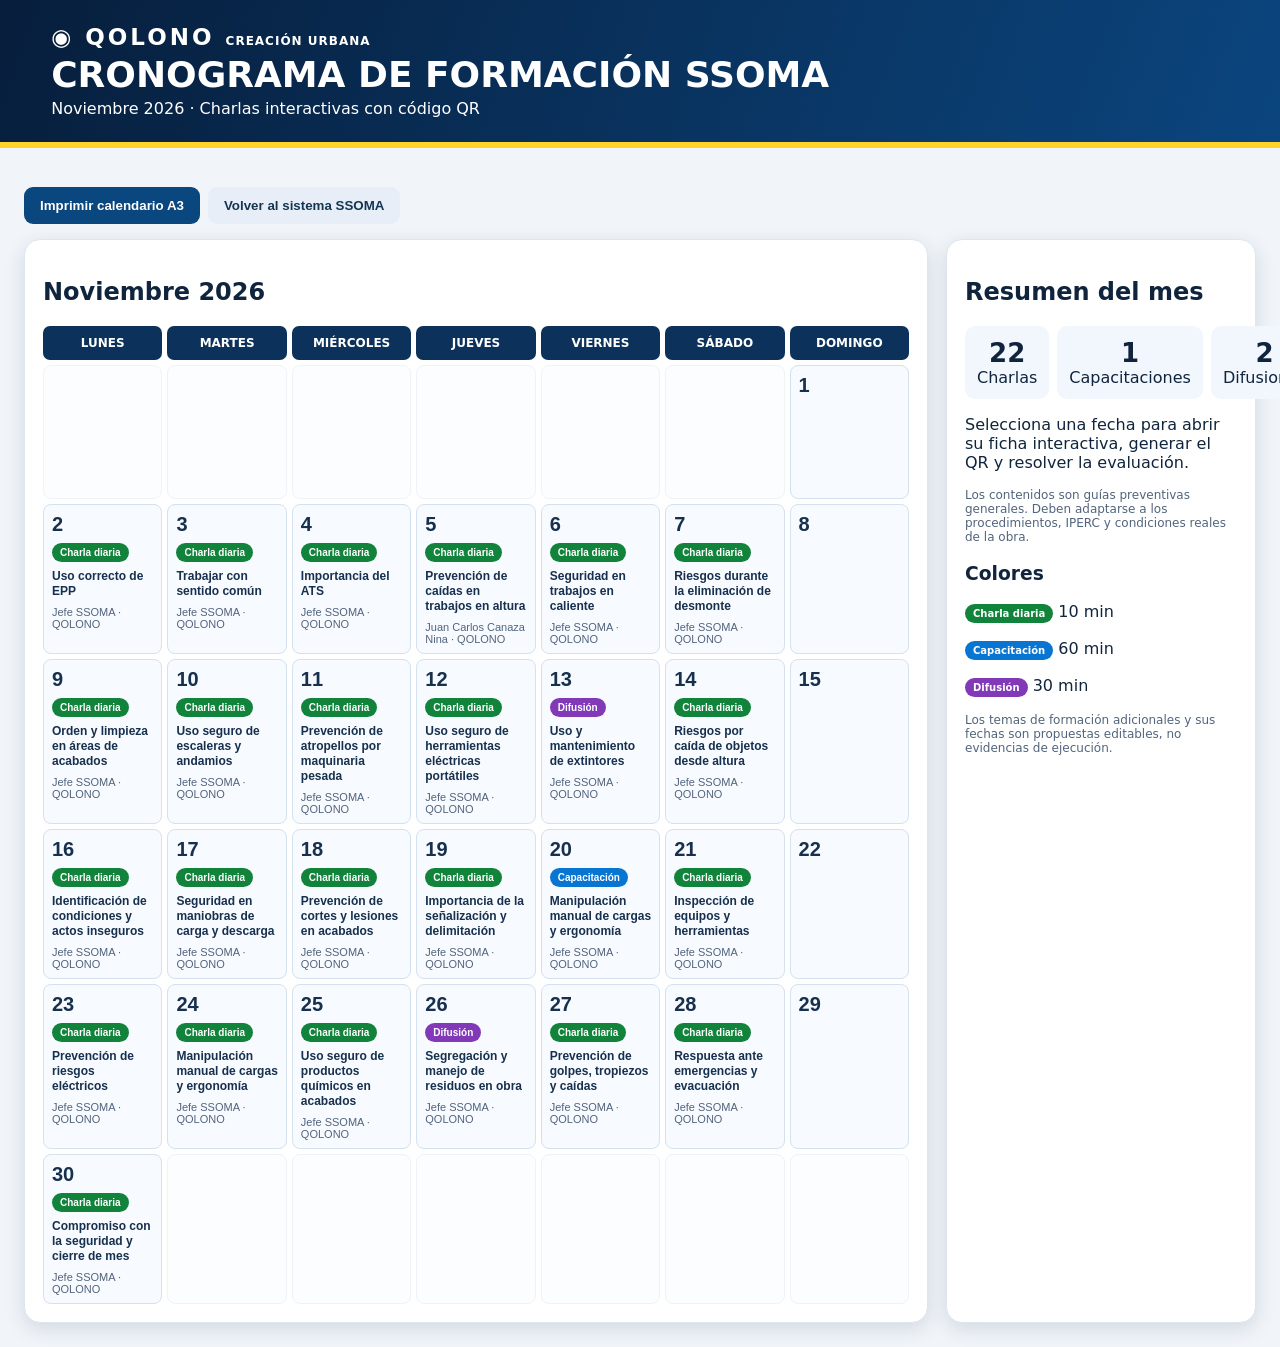
==== formacion-qr/index.html @ ef2c7dad "Añadir calendario y fichas interactivas SSOMA con QR - noviembre 2026" ====
<!doctype html><html lang="es"><head><meta charset="utf-8"><meta name="viewport" content="width=device-width,initial-scale=1"><title>Formación SSOMA | QOLONO</title><style>
:root{font-family:system-ui,Arial,sans-serif;color:#10253d;background:#f1f5fa}*{box-sizing:border-box}body{margin:0}header{background:linear-gradient(110deg,#071e3c,#0b457e);color:white;padding:24px max(20px,4vw);border-bottom:6px solid #ffd32a}header h1{margin:4px 0;font-size:clamp(22px,3vw,36px)}.brand{font-weight:800;letter-spacing:3px;font-size:23px}main{max-width:1350px;margin:auto;padding:24px}button,a.btn{cursor:pointer;border:0;border-radius:9px;background:#0b477f;color:white;padding:11px 16px;font-weight:700;text-decoration:none;display:inline-block}button:hover{filter:brightness(1.1)}.secondary{background:#e7eef7;color:#153653}.layout{display:grid;grid-template-columns:1fr 310px;gap:18px}.panel{background:white;border:1px solid #dce5f0;border-radius:16px;padding:18px;box-shadow:0 6px 20px #1232  } .calendar{display:grid;grid-template-columns:repeat(7,minmax(0,1fr));gap:5px}.weekday{background:#0c315a;color:white;text-align:center;font-weight:700;padding:10px 2px;border-radius:7px;font-size:12px}.day{min-height:134px;background:#f7faff;border:1px solid #d4e1ef;border-radius:8px;padding:8px;text-align:left;color:#17304d;display:flex;flex-direction:column;gap:7px;align-items:flex-start;font-weight:400}.day.empty{opacity:.38}.day strong{font-size:20px}.day .topic{font-size:12px;line-height:1.25;font-weight:700}.tag{display:inline-block;border-radius:20px;padding:4px 8px;color:white;font-size:10px;font-weight:800;background:#11833b}.Capacitación{background:#0875d2}.Difusión{background:#8139b8}.meta{font-size:11px;color:#53647c}.summary{display:grid;grid-template-columns:repeat(3,1fr);gap:8px}.metric{background:#f2f6fd;padding:12px;border-radius:10px;text-align:center}.metric b{font-size:26px;display:block}.detail{max-width:800px;margin:0 auto}.lead{font-size:18px;color:#4a5d73}.lesson{background:#f1f7fe;border-left:5px solid #ffd32a;border-radius:8px;padding:15px;margin:12px 0}.lesson h3{margin:0 0 8px}.lesson ul{margin:0;padding-left:22px;line-height:1.7}.question{background:#fff;border:1px solid #dce5f0;border-radius:12px;padding:16px;margin:14px 0}.question label{display:block;padding:9px;margin:6px 0;background:#f2f5fa;border-radius:7px;cursor:pointer}.result{padding:14px;border-radius:9px;background:#dff5e7;margin-top:12px}.qr{width:170px;height:170px;display:block;margin:12px auto}.hide{display:none}.small{font-size:12px;color:#52647c}.tools{display:flex;flex-wrap:wrap;gap:8px;margin:15px 0}@media(max-width:850px){.layout{grid-template-columns:1fr}.calendar{gap:2px}.day{min-height:102px;padding:4px}.day strong{font-size:15px}.day .topic{font-size:9px}.weekday{font-size:9px}.tag{font-size:8px;padding:3px}.meta{display:none}}@media print{header{padding:10px}main{padding:8px}.layout{grid-template-columns:1fr}.panel{box-shadow:none}.day{min-height:115px}.tools,.no-print{display:none!important}@page{size:A3 landscape;margin:9mm}}
</style></head><body><header><div class="brand">◉ QOLONO <small style="font-size:12px;letter-spacing:1px">CREACIÓN URBANA</small></div><h1>CRONOGRAMA DE FORMACIÓN SSOMA</h1><div>Noviembre 2026 · Charlas interactivas con código QR</div></header><main><section id="calendarView"><div class="tools"><button onclick="window.print()">Imprimir calendario A3</button><button class="secondary" onclick="location.href='../index.html'">Volver al sistema SSOMA</button></div><div class="layout"><div class="panel"><h2>Noviembre 2026</h2><div id="calendar" class="calendar"></div></div><aside class="panel"><h2>Resumen del mes</h2><div class="summary"><div class="metric"><b id="talks"></b>Charlas</div><div class="metric"><b id="trainings"></b>Capacitaciones</div><div class="metric"><b id="diffusions"></b>Difusiones</div></div><p>Selecciona una fecha para abrir su ficha interactiva, generar el QR y resolver la evaluación.</p><p class="small">Los contenidos son guías preventivas generales. Deben adaptarse a los procedimientos, IPERC y condiciones reales de la obra.</p><h3>Colores</h3><p><span class="tag">Charla diaria</span> 10 min</p><p><span class="tag Capacitación">Capacitación</span> 60 min</p><p><span class="tag Difusión">Difusión</span> 30 min</p><p class="small">Los temas de formación adicionales y sus fechas son propuestas editables, no evidencias de ejecución.</p></aside></div></section><section id="detailView" class="detail hide"><div class="tools no-print"><button class="secondary" onclick="location.href=location.pathname">← Calendario</button><button onclick="window.print()">Imprimir ficha</button></div><div class="panel"><span id="kind" class="tag"></span><h2 id="title"></h2><p class="lead" id="when"></p><div class="lesson"><h3>1. Objetivo</h3><p id="objective"></p></div><div class="lesson"><h3>2. Peligros y riesgos</h3><ul id="risks"></ul></div><div class="lesson"><h3>3. Medidas preventivas</h3><ul id="controls"></ul></div><div class="lesson"><h3>4. Situación para reflexionar</h3><p id="scenario"></p></div><h3>5. Comprueba lo aprendido</h3><div id="quiz"></div><button class="no-print" onclick="grade()">Evaluar respuestas</button><div id="result" aria-live="polite"></div><hr><h3>QR de esta actividad</h3><img class="qr" id="qr" alt="Código QR para abrir esta ficha"><p class="small">El QR abre esta ficha pública. No registra asistencia ni identidad del trabajador.</p><button class="secondary no-print" onclick="navigator.clipboard.writeText(location.href).then(()=>alert('Enlace copiado'))">Copiar enlace</button></div></section></main><script>
const activities=[{"day":2,"title":"Uso correcto de EPP","type":"Charla diaria","duration":10,"company":"QOLONO","speaker":"Jefe SSOMA"},{"day":3,"title":"Trabajar con sentido común","type":"Charla diaria","duration":10,"company":"QOLONO","speaker":"Jefe SSOMA"},{"day":4,"title":"Importancia del ATS","type":"Charla diaria","duration":10,"company":"QOLONO","speaker":"Jefe SSOMA"},{"day":5,"title":"Prevención de caídas en trabajos en altura","type":"Charla diaria","duration":10,"company":"QOLONO","speaker":"Juan Carlos Canaza Nina"},{"day":6,"title":"Seguridad en trabajos en caliente","type":"Charla diaria","duration":10,"company":"QOLONO","speaker":"Jefe SSOMA"},{"day":7,"title":"Riesgos durante la eliminación de desmonte","type":"Charla diaria","duration":10,"company":"QOLONO","speaker":"Jefe SSOMA"},{"day":9,"title":"Orden y limpieza en áreas de acabados","type":"Charla diaria","duration":10,"company":"QOLONO","speaker":"Jefe SSOMA"},{"day":10,"title":"Uso seguro de escaleras y andamios","type":"Charla diaria","duration":10,"company":"QOLONO","speaker":"Jefe SSOMA"},{"day":11,"title":"Prevención de atropellos por maquinaria pesada","type":"Charla diaria","duration":10,"company":"QOLONO","speaker":"Jefe SSOMA"},{"day":12,"title":"Uso seguro de herramientas eléctricas portátiles","type":"Charla diaria","duration":10,"company":"QOLONO","speaker":"Jefe SSOMA"},{"day":13,"title":"Uso y mantenimiento de extintores","type":"Difusión","duration":30,"company":"QOLONO","speaker":"Jefe SSOMA"},{"day":14,"title":"Riesgos por caída de objetos desde altura","type":"Charla diaria","duration":10,"company":"QOLONO","speaker":"Jefe SSOMA"},{"day":16,"title":"Identificación de condiciones y actos inseguros","type":"Charla diaria","duration":10,"company":"QOLONO","speaker":"Jefe SSOMA"},{"day":17,"title":"Seguridad en maniobras de carga y descarga","type":"Charla diaria","duration":10,"company":"QOLONO","speaker":"Jefe SSOMA"},{"day":18,"title":"Prevención de cortes y lesiones en acabados","type":"Charla diaria","duration":10,"company":"QOLONO","speaker":"Jefe SSOMA"},{"day":19,"title":"Importancia de la señalización y delimitación","type":"Charla diaria","duration":10,"company":"QOLONO","speaker":"Jefe SSOMA"},{"day":20,"title":"Manipulación manual de cargas y ergonomía","type":"Capacitación","duration":60,"company":"QOLONO","speaker":"Jefe SSOMA"},{"day":21,"title":"Inspección de equipos y herramientas","type":"Charla diaria","duration":10,"company":"QOLONO","speaker":"Jefe SSOMA"},{"day":23,"title":"Prevención de riesgos eléctricos","type":"Charla diaria","duration":10,"company":"QOLONO","speaker":"Jefe SSOMA"},{"day":24,"title":"Manipulación manual de cargas y ergonomía","type":"Charla diaria","duration":10,"company":"QOLONO","speaker":"Jefe SSOMA"},{"day":25,"title":"Uso seguro de productos químicos en acabados","type":"Charla diaria","duration":10,"company":"QOLONO","speaker":"Jefe SSOMA"},{"day":26,"title":"Segregación y manejo de residuos en obra","type":"Difusión","duration":30,"company":"QOLONO","speaker":"Jefe SSOMA"},{"day":27,"title":"Prevención de golpes, tropiezos y caídas","type":"Charla diaria","duration":10,"company":"QOLONO","speaker":"Jefe SSOMA"},{"day":28,"title":"Respuesta ante emergencias y evacuación","type":"Charla diaria","duration":10,"company":"QOLONO","speaker":"Jefe SSOMA"},{"day":30,"title":"Compromiso con la seguridad y cierre de mes","type":"Charla diaria","duration":10,"company":"QOLONO","speaker":"Jefe SSOMA"}];
const special={
"Uso correcto de EPP":{risks:["Impactos, cortes, proyecciones y exposición a ruido o polvo.","Uso de EPP deteriorado o incompatible con el peligro."],controls:["Identifica los peligros de la tarea antes de seleccionar el EPP.","Revisa casco, lentes, guantes, calzado y protección específica.","Sustituye el equipo dañado y comunica la condición al responsable."]},
"Importancia del ATS":{risks:["Iniciar tareas sin identificar peligros ni evaluar riesgos.","Cambios en el entorno que invalidan controles previstos."],controls:["Elabora y revisa el ATS con el equipo antes de iniciar.","Define controles verificables y responsables.","Actualiza el análisis cuando cambien condiciones, herramientas o actividades."]},
"Prevención de caídas en trabajos en altura":{risks:["Caída a distinto nivel desde bordes, escaleras o andamios.","Falla de anclajes o protecciones colectivas."],controls:["Prioriza protecciones colectivas y accesos seguros.","Inspecciona el sistema anticaídas y verifica anclajes autorizados.","Utiliza el PETAR y el procedimiento aplicable cuando corresponda."]},
"Seguridad en trabajos en caliente":{risks:["Incendio por chispas cerca de combustibles.","Quemaduras y exposición a humos."],controls:["Retira o protege combustibles y delimita el área.","Verifica extintor operativo, ventilación y vigilancia de fuego según procedimiento.","Gestiona el PETAR antes de iniciar las tareas que lo requieran."]},
"Uso seguro de escaleras y andamios":{risks:["Caídas por apoyos inestables o plataformas incompletas.","Golpes por materiales que caen desde altura."],controls:["Inspecciona la escalera o andamio antes del uso.","Verifica estabilidad, accesos, plataformas y protecciones.","No modifiques ni uses estructuras sin autorización."]},
"Prevención de atropellos por maquinaria pesada":{risks:["Atropello durante retroceso o giro de maquinaria.","Puntos ciegos y tránsito peatonal sin segregación."],controls:["Mantén segregadas las rutas de peatones y maquinaria.","Respeta señales y las indicaciones de los vigías.","No ingreses al radio de operación sin coordinación y autorización."]},
"Uso y mantenimiento de extintores":{risks:["Propagación de un conato de incendio.","Uso de un extintor inadecuado o no operativo."],controls:["Identifica rutas de evacuación y da la alarma.","Revisa ubicación, accesibilidad y estado de los extintores.","Intervén solo si estás capacitado y es seguro hacerlo; de lo contrario evacúa."]},
"Manipulación manual de cargas y ergonomía":{risks:["Sobreesfuerzos y lesiones musculoesqueléticas.","Pérdida de equilibrio por cargas voluminosas."],controls:["Evalúa peso, agarre, recorrido y obstáculos.","Usa ayudas mecánicas o trabajo coordinado cuando sea necesario.","Evita torsiones y mantén la carga cerca del cuerpo."]},
"Segregación y manejo de residuos en obra":{risks:["Cortes y exposición a materiales peligrosos.","Obstrucción de accesos y contaminación."],controls:["Separa residuos según clasificación del proyecto.","No mezcles residuos peligrosos con residuos comunes.","Mantén contenedores identificados y rutas despejadas."]}
};
const defaults={risks:["Lesiones personales por condiciones inseguras durante la actividad.","Falta de coordinación, inspección o control previo."],controls:["Identifica los peligros y evalúa los riesgos específicos antes de iniciar.","Verifica herramientas, equipos, señalización y EPP aplicables.","Comunica condiciones inseguras, detén la actividad cuando corresponda y coordina controles con supervisión."]};
const el=id=>document.getElementById(id);const escapeHTML=s=>String(s).replace(/[&<>"']/g,c=>({'&':'&amp;','<':'&lt;','>':'&gt;','"':'&quot;',"'":'&#39;'}[c]));
function calendar(){const names=["LUNES","MARTES","MIÉRCOLES","JUEVES","VIERNES","SÁBADO","DOMINGO"];let html=names.map(n=>'<div class="weekday">'+n+'</div>').join('');for(let cell=0;cell<42;cell++){let day=cell-5;let a=activities.find(x=>x.day===day);if(day<1||day>30){html+='<div class="day empty"></div>';continue}html+='<button class="day" '+(a?'onclick="location.search=\'?dia='+day+'\'"':'disabled')+'><strong>'+day+'</strong>'+(a?'<span class="tag '+a.type+'">'+escapeHTML(a.type)+'</span><span class="topic">'+escapeHTML(a.title)+'</span><span class="meta">'+escapeHTML(a.speaker)+' · '+escapeHTML(a.company)+'</span>':'')+'</button>'}el('calendar').innerHTML=html;el('talks').textContent=activities.filter(a=>a.type==='Charla diaria').length;el('trainings').textContent=activities.filter(a=>a.type==='Capacitación').length;el('diffusions').textContent=activities.filter(a=>a.type==='Difusión').length}
let current=null;
function detail(day){current=activities.find(a=>a.day===day);if(!current){calendar();return}el('calendarView').classList.add('hide');el('detailView').classList.remove('hide');el('kind').textContent=current.type;el('kind').className='tag '+current.type;el('title').textContent=current.title;el('when').textContent=day+' de noviembre de 2026 · '+current.duration+' min · '+current.speaker+' · '+current.company;el('objective').textContent='Reconocer los peligros relacionados con '+current.title.toLowerCase()+' y aplicar controles preventivos antes y durante la actividad.';let c=special[current.title]||defaults;el('risks').innerHTML=c.risks.map(s=>'<li>'+escapeHTML(s)+'</li>').join('');el('controls').innerHTML=c.controls.map(s=>'<li>'+escapeHTML(s)+'</li>').join('');el('scenario').textContent='Durante la jornada observas que una actividad relacionada con este tema se iniciará sin verificar las medidas de seguridad. ¿Qué harías? Comunica el riesgo, detén el inicio cuando corresponda y coordina la aplicación de los controles.';let qs=[{q:'¿Qué se debe hacer antes de comenzar esta actividad?',a:['Iniciar sin revisión','Identificar peligros y verificar controles','Confiar únicamente en la experiencia'],correct:1},{q:'Si detectas una condición insegura, ¿qué corresponde?',a:['Ignorarla','Esperar a que ocurra un incidente','Comunicarla y coordinar su control antes de continuar'],correct:2},{q:'¿Quién participa en la prevención de riesgos?',a:['Todo el personal involucrado','Solo el jefe SSOMA','Únicamente el cliente'],correct:0}];window.questions=qs;el('quiz').innerHTML=qs.map((q,i)=>'<div class="question"><b>'+(i+1)+'. '+escapeHTML(q.q)+'</b>'+q.a.map((s,j)=>'<label><input type="radio" name="q'+i+'" value="'+j+'"> '+escapeHTML(s)+'</label>').join('')+'</div>').join('');let url=location.href;el('qr').src='https://api.qrserver.com/v1/create-qr-code/?size=250x250&data='+encodeURIComponent(url)}
function grade(){let count=0;for(let i=0;i<window.questions.length;i++){let answer=document.querySelector('input[name=q'+i+']:checked');if(answer&&Number(answer.value)===window.questions[i].correct)count++}el('result').innerHTML='<div class="result"><strong>Resultado: '+count+'/3 respuestas correctas.</strong><p>'+(count===3?'¡Muy bien! Repasa y aplica estos controles en tu actividad.':'Revisa las medidas preventivas y vuelve a intentarlo.')+'</p></div>'}
let day=Number(new URLSearchParams(location.search).get('dia'));if(day)detail(day);else calendar();
</script></body></html>
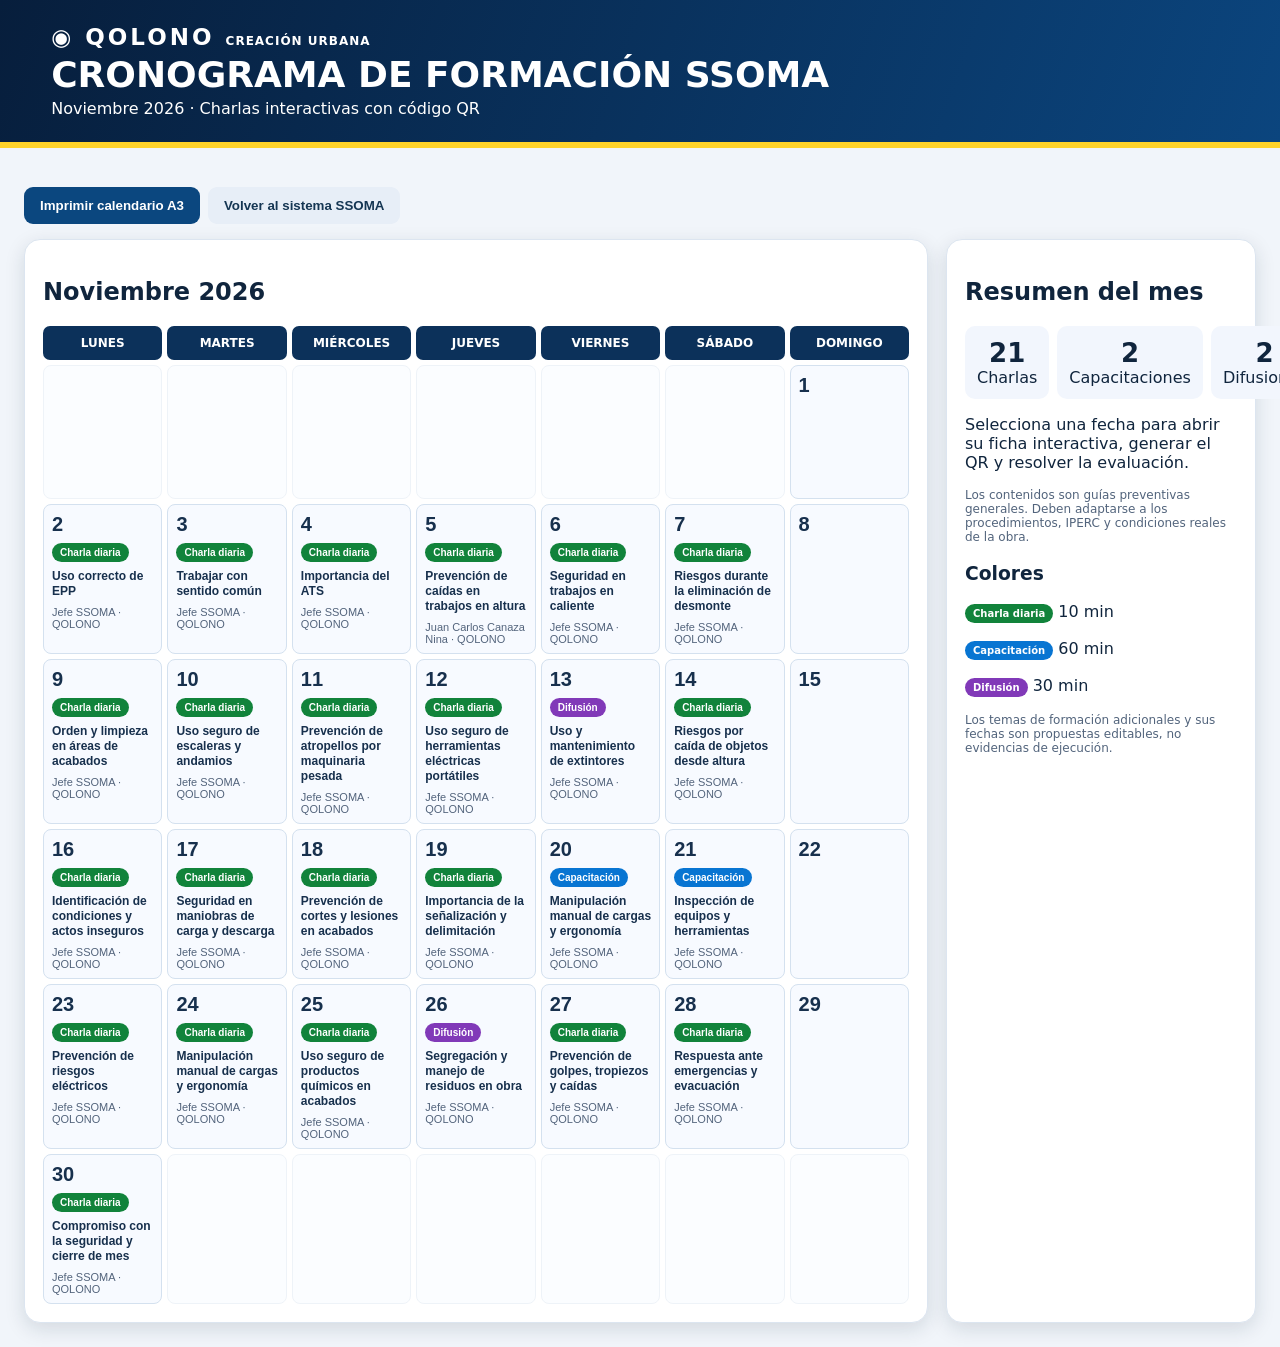
==== commit 429a8d8b: "Completar 2 capacitaciones y 2 difusiones en calendario" ====
--- a/formacion-qr/index.html
+++ b/formacion-qr/index.html
@@ -1,7 +1,7 @@
 <!doctype html><html lang="es"><head><meta charset="utf-8"><meta name="viewport" content="width=device-width,initial-scale=1"><title>Formación SSOMA | QOLONO</title><style>
 :root{font-family:system-ui,Arial,sans-serif;color:#10253d;background:#f1f5fa}*{box-sizing:border-box}body{margin:0}header{background:linear-gradient(110deg,#071e3c,#0b457e);color:white;padding:24px max(20px,4vw);border-bottom:6px solid #ffd32a}header h1{margin:4px 0;font-size:clamp(22px,3vw,36px)}.brand{font-weight:800;letter-spacing:3px;font-size:23px}main{max-width:1350px;margin:auto;padding:24px}button,a.btn{cursor:pointer;border:0;border-radius:9px;background:#0b477f;color:white;padding:11px 16px;font-weight:700;text-decoration:none;display:inline-block}button:hover{filter:brightness(1.1)}.secondary{background:#e7eef7;color:#153653}.layout{display:grid;grid-template-columns:1fr 310px;gap:18px}.panel{background:white;border:1px solid #dce5f0;border-radius:16px;padding:18px;box-shadow:0 6px 20px #1232  } .calendar{display:grid;grid-template-columns:repeat(7,minmax(0,1fr));gap:5px}.weekday{background:#0c315a;color:white;text-align:center;font-weight:700;padding:10px 2px;border-radius:7px;font-size:12px}.day{min-height:134px;background:#f7faff;border:1px solid #d4e1ef;border-radius:8px;padding:8px;text-align:left;color:#17304d;display:flex;flex-direction:column;gap:7px;align-items:flex-start;font-weight:400}.day.empty{opacity:.38}.day strong{font-size:20px}.day .topic{font-size:12px;line-height:1.25;font-weight:700}.tag{display:inline-block;border-radius:20px;padding:4px 8px;color:white;font-size:10px;font-weight:800;background:#11833b}.Capacitación{background:#0875d2}.Difusión{background:#8139b8}.meta{font-size:11px;color:#53647c}.summary{display:grid;grid-template-columns:repeat(3,1fr);gap:8px}.metric{background:#f2f6fd;padding:12px;border-radius:10px;text-align:center}.metric b{font-size:26px;display:block}.detail{max-width:800px;margin:0 auto}.lead{font-size:18px;color:#4a5d73}.lesson{background:#f1f7fe;border-left:5px solid #ffd32a;border-radius:8px;padding:15px;margin:12px 0}.lesson h3{margin:0 0 8px}.lesson ul{margin:0;padding-left:22px;line-height:1.7}.question{background:#fff;border:1px solid #dce5f0;border-radius:12px;padding:16px;margin:14px 0}.question label{display:block;padding:9px;margin:6px 0;background:#f2f5fa;border-radius:7px;cursor:pointer}.result{padding:14px;border-radius:9px;background:#dff5e7;margin-top:12px}.qr{width:170px;height:170px;display:block;margin:12px auto}.hide{display:none}.small{font-size:12px;color:#52647c}.tools{display:flex;flex-wrap:wrap;gap:8px;margin:15px 0}@media(max-width:850px){.layout{grid-template-columns:1fr}.calendar{gap:2px}.day{min-height:102px;padding:4px}.day strong{font-size:15px}.day .topic{font-size:9px}.weekday{font-size:9px}.tag{font-size:8px;padding:3px}.meta{display:none}}@media print{header{padding:10px}main{padding:8px}.layout{grid-template-columns:1fr}.panel{box-shadow:none}.day{min-height:115px}.tools,.no-print{display:none!important}@page{size:A3 landscape;margin:9mm}}
 </style></head><body><header><div class="brand">◉ QOLONO <small style="font-size:12px;letter-spacing:1px">CREACIÓN URBANA</small></div><h1>CRONOGRAMA DE FORMACIÓN SSOMA</h1><div>Noviembre 2026 · Charlas interactivas con código QR</div></header><main><section id="calendarView"><div class="tools"><button onclick="window.print()">Imprimir calendario A3</button><button class="secondary" onclick="location.href='../index.html'">Volver al sistema SSOMA</button></div><div class="layout"><div class="panel"><h2>Noviembre 2026</h2><div id="calendar" class="calendar"></div></div><aside class="panel"><h2>Resumen del mes</h2><div class="summary"><div class="metric"><b id="talks"></b>Charlas</div><div class="metric"><b id="trainings"></b>Capacitaciones</div><div class="metric"><b id="diffusions"></b>Difusiones</div></div><p>Selecciona una fecha para abrir su ficha interactiva, generar el QR y resolver la evaluación.</p><p class="small">Los contenidos son guías preventivas generales. Deben adaptarse a los procedimientos, IPERC y condiciones reales de la obra.</p><h3>Colores</h3><p><span class="tag">Charla diaria</span> 10 min</p><p><span class="tag Capacitación">Capacitación</span> 60 min</p><p><span class="tag Difusión">Difusión</span> 30 min</p><p class="small">Los temas de formación adicionales y sus fechas son propuestas editables, no evidencias de ejecución.</p></aside></div></section><section id="detailView" class="detail hide"><div class="tools no-print"><button class="secondary" onclick="location.href=location.pathname">← Calendario</button><button onclick="window.print()">Imprimir ficha</button></div><div class="panel"><span id="kind" class="tag"></span><h2 id="title"></h2><p class="lead" id="when"></p><div class="lesson"><h3>1. Objetivo</h3><p id="objective"></p></div><div class="lesson"><h3>2. Peligros y riesgos</h3><ul id="risks"></ul></div><div class="lesson"><h3>3. Medidas preventivas</h3><ul id="controls"></ul></div><div class="lesson"><h3>4. Situación para reflexionar</h3><p id="scenario"></p></div><h3>5. Comprueba lo aprendido</h3><div id="quiz"></div><button class="no-print" onclick="grade()">Evaluar respuestas</button><div id="result" aria-live="polite"></div><hr><h3>QR de esta actividad</h3><img class="qr" id="qr" alt="Código QR para abrir esta ficha"><p class="small">El QR abre esta ficha pública. No registra asistencia ni identidad del trabajador.</p><button class="secondary no-print" onclick="navigator.clipboard.writeText(location.href).then(()=>alert('Enlace copiado'))">Copiar enlace</button></div></section></main><script>
-const activities=[{"day":2,"title":"Uso correcto de EPP","type":"Charla diaria","duration":10,"company":"QOLONO","speaker":"Jefe SSOMA"},{"day":3,"title":"Trabajar con sentido común","type":"Charla diaria","duration":10,"company":"QOLONO","speaker":"Jefe SSOMA"},{"day":4,"title":"Importancia del ATS","type":"Charla diaria","duration":10,"company":"QOLONO","speaker":"Jefe SSOMA"},{"day":5,"title":"Prevención de caídas en trabajos en altura","type":"Charla diaria","duration":10,"company":"QOLONO","speaker":"Juan Carlos Canaza Nina"},{"day":6,"title":"Seguridad en trabajos en caliente","type":"Charla diaria","duration":10,"company":"QOLONO","speaker":"Jefe SSOMA"},{"day":7,"title":"Riesgos durante la eliminación de desmonte","type":"Charla diaria","duration":10,"company":"QOLONO","speaker":"Jefe SSOMA"},{"day":9,"title":"Orden y limpieza en áreas de acabados","type":"Charla diaria","duration":10,"company":"QOLONO","speaker":"Jefe SSOMA"},{"day":10,"title":"Uso seguro de escaleras y andamios","type":"Charla diaria","duration":10,"company":"QOLONO","speaker":"Jefe SSOMA"},{"day":11,"title":"Prevención de atropellos por maquinaria pesada","type":"Charla diaria","duration":10,"company":"QOLONO","speaker":"Jefe SSOMA"},{"day":12,"title":"Uso seguro de herramientas eléctricas portátiles","type":"Charla diaria","duration":10,"company":"QOLONO","speaker":"Jefe SSOMA"},{"day":13,"title":"Uso y mantenimiento de extintores","type":"Difusión","duration":30,"company":"QOLONO","speaker":"Jefe SSOMA"},{"day":14,"title":"Riesgos por caída de objetos desde altura","type":"Charla diaria","duration":10,"company":"QOLONO","speaker":"Jefe SSOMA"},{"day":16,"title":"Identificación de condiciones y actos inseguros","type":"Charla diaria","duration":10,"company":"QOLONO","speaker":"Jefe SSOMA"},{"day":17,"title":"Seguridad en maniobras de carga y descarga","type":"Charla diaria","duration":10,"company":"QOLONO","speaker":"Jefe SSOMA"},{"day":18,"title":"Prevención de cortes y lesiones en acabados","type":"Charla diaria","duration":10,"company":"QOLONO","speaker":"Jefe SSOMA"},{"day":19,"title":"Importancia de la señalización y delimitación","type":"Charla diaria","duration":10,"company":"QOLONO","speaker":"Jefe SSOMA"},{"day":20,"title":"Manipulación manual de cargas y ergonomía","type":"Capacitación","duration":60,"company":"QOLONO","speaker":"Jefe SSOMA"},{"day":21,"title":"Inspección de equipos y herramientas","type":"Charla diaria","duration":10,"company":"QOLONO","speaker":"Jefe SSOMA"},{"day":23,"title":"Prevención de riesgos eléctricos","type":"Charla diaria","duration":10,"company":"QOLONO","speaker":"Jefe SSOMA"},{"day":24,"title":"Manipulación manual de cargas y ergonomía","type":"Charla diaria","duration":10,"company":"QOLONO","speaker":"Jefe SSOMA"},{"day":25,"title":"Uso seguro de productos químicos en acabados","type":"Charla diaria","duration":10,"company":"QOLONO","speaker":"Jefe SSOMA"},{"day":26,"title":"Segregación y manejo de residuos en obra","type":"Difusión","duration":30,"company":"QOLONO","speaker":"Jefe SSOMA"},{"day":27,"title":"Prevención de golpes, tropiezos y caídas","type":"Charla diaria","duration":10,"company":"QOLONO","speaker":"Jefe SSOMA"},{"day":28,"title":"Respuesta ante emergencias y evacuación","type":"Charla diaria","duration":10,"company":"QOLONO","speaker":"Jefe SSOMA"},{"day":30,"title":"Compromiso con la seguridad y cierre de mes","type":"Charla diaria","duration":10,"company":"QOLONO","speaker":"Jefe SSOMA"}];
+const activities=[{"day":2,"title":"Uso correcto de EPP","type":"Charla diaria","duration":10,"company":"QOLONO","speaker":"Jefe SSOMA"},{"day":3,"title":"Trabajar con sentido común","type":"Charla diaria","duration":10,"company":"QOLONO","speaker":"Jefe SSOMA"},{"day":4,"title":"Importancia del ATS","type":"Charla diaria","duration":10,"company":"QOLONO","speaker":"Jefe SSOMA"},{"day":5,"title":"Prevención de caídas en trabajos en altura","type":"Charla diaria","duration":10,"company":"QOLONO","speaker":"Juan Carlos Canaza Nina"},{"day":6,"title":"Seguridad en trabajos en caliente","type":"Charla diaria","duration":10,"company":"QOLONO","speaker":"Jefe SSOMA"},{"day":7,"title":"Riesgos durante la eliminación de desmonte","type":"Charla diaria","duration":10,"company":"QOLONO","speaker":"Jefe SSOMA"},{"day":9,"title":"Orden y limpieza en áreas de acabados","type":"Charla diaria","duration":10,"company":"QOLONO","speaker":"Jefe SSOMA"},{"day":10,"title":"Uso seguro de escaleras y andamios","type":"Charla diaria","duration":10,"company":"QOLONO","speaker":"Jefe SSOMA"},{"day":11,"title":"Prevención de atropellos por maquinaria pesada","type":"Charla diaria","duration":10,"company":"QOLONO","speaker":"Jefe SSOMA"},{"day":12,"title":"Uso seguro de herramientas eléctricas portátiles","type":"Charla diaria","duration":10,"company":"QOLONO","speaker":"Jefe SSOMA"},{"day":13,"title":"Uso y mantenimiento de extintores","type":"Difusión","duration":30,"company":"QOLONO","speaker":"Jefe SSOMA"},{"day":14,"title":"Riesgos por caída de objetos desde altura","type":"Charla diaria","duration":10,"company":"QOLONO","speaker":"Jefe SSOMA"},{"day":16,"title":"Identificación de condiciones y actos inseguros","type":"Charla diaria","duration":10,"company":"QOLONO","speaker":"Jefe SSOMA"},{"day":17,"title":"Seguridad en maniobras de carga y descarga","type":"Charla diaria","duration":10,"company":"QOLONO","speaker":"Jefe SSOMA"},{"day":18,"title":"Prevención de cortes y lesiones en acabados","type":"Charla diaria","duration":10,"company":"QOLONO","speaker":"Jefe SSOMA"},{"day":19,"title":"Importancia de la señalización y delimitación","type":"Charla diaria","duration":10,"company":"QOLONO","speaker":"Jefe SSOMA"},{"day":20,"title":"Manipulación manual de cargas y ergonomía","type":"Capacitación","duration":60,"company":"QOLONO","speaker":"Jefe SSOMA"},{"day":21,"title":"Inspección de equipos y herramientas","type":"Capacitación","duration":60,"company":"QOLONO","speaker":"Jefe SSOMA"},{"day":23,"title":"Prevención de riesgos eléctricos","type":"Charla diaria","duration":10,"company":"QOLONO","speaker":"Jefe SSOMA"},{"day":24,"title":"Manipulación manual de cargas y ergonomía","type":"Charla diaria","duration":10,"company":"QOLONO","speaker":"Jefe SSOMA"},{"day":25,"title":"Uso seguro de productos químicos en acabados","type":"Charla diaria","duration":10,"company":"QOLONO","speaker":"Jefe SSOMA"},{"day":26,"title":"Segregación y manejo de residuos en obra","type":"Difusión","duration":30,"company":"QOLONO","speaker":"Jefe SSOMA"},{"day":27,"title":"Prevención de golpes, tropiezos y caídas","type":"Charla diaria","duration":10,"company":"QOLONO","speaker":"Jefe SSOMA"},{"day":28,"title":"Respuesta ante emergencias y evacuación","type":"Charla diaria","duration":10,"company":"QOLONO","speaker":"Jefe SSOMA"},{"day":30,"title":"Compromiso con la seguridad y cierre de mes","type":"Charla diaria","duration":10,"company":"QOLONO","speaker":"Jefe SSOMA"}];
 const special={
 "Uso correcto de EPP":{risks:["Impactos, cortes, proyecciones y exposición a ruido o polvo.","Uso de EPP deteriorado o incompatible con el peligro."],controls:["Identifica los peligros de la tarea antes de seleccionar el EPP.","Revisa casco, lentes, guantes, calzado y protección específica.","Sustituye el equipo dañado y comunica la condición al responsable."]},
 "Importancia del ATS":{risks:["Iniciar tareas sin identificar peligros ni evaluar riesgos.","Cambios en el entorno que invalidan controles previstos."],controls:["Elabora y revisa el ATS con el equipo antes de iniciar.","Define controles verificables y responsables.","Actualiza el análisis cuando cambien condiciones, herramientas o actividades."]},
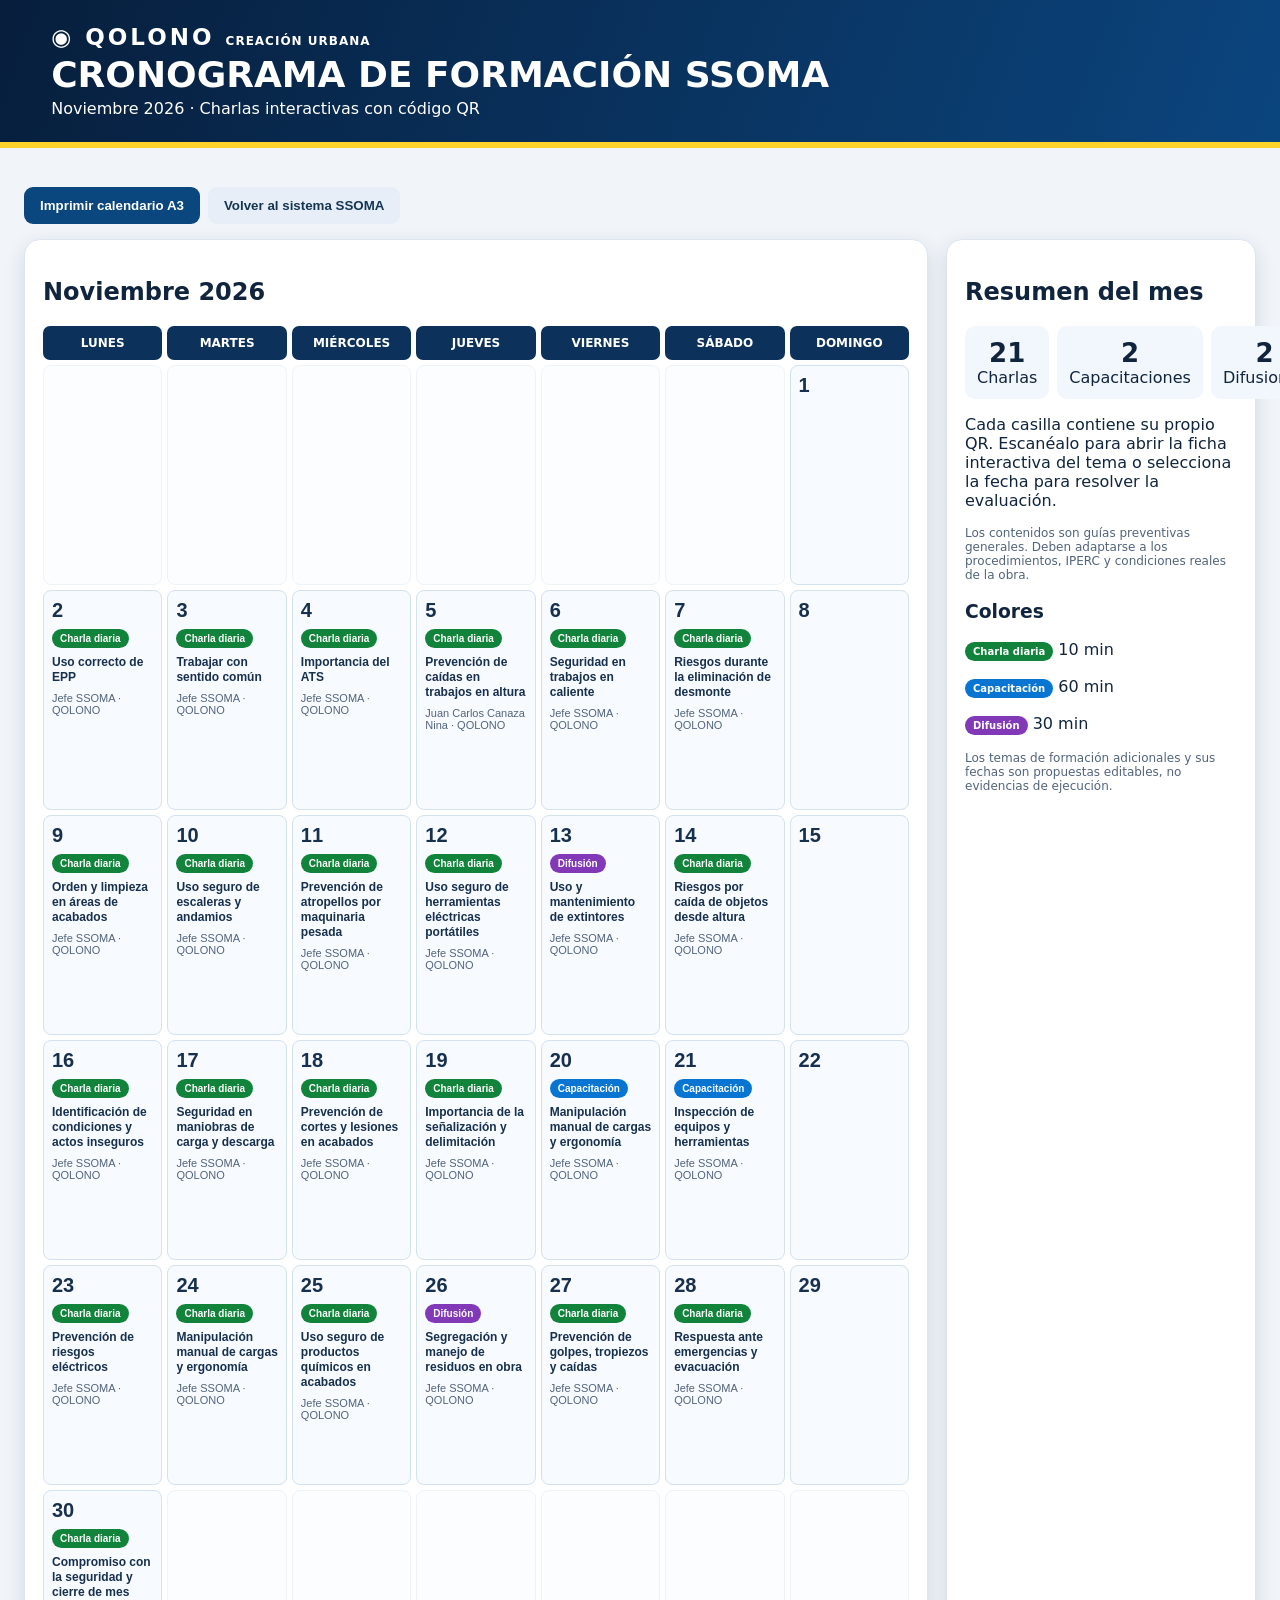
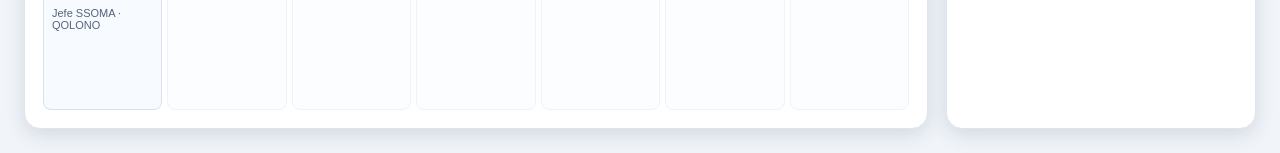
==== commit 91cc3c2d: "Mostrar QR individual en cada casilla del calendario SSOMA e impresión A3" ====
--- a/formacion-qr/index.html
+++ b/formacion-qr/index.html
@@ -1,6 +1,6 @@
 <!doctype html><html lang="es"><head><meta charset="utf-8"><meta name="viewport" content="width=device-width,initial-scale=1"><title>Formación SSOMA | QOLONO</title><style>
-:root{font-family:system-ui,Arial,sans-serif;color:#10253d;background:#f1f5fa}*{box-sizing:border-box}body{margin:0}header{background:linear-gradient(110deg,#071e3c,#0b457e);color:white;padding:24px max(20px,4vw);border-bottom:6px solid #ffd32a}header h1{margin:4px 0;font-size:clamp(22px,3vw,36px)}.brand{font-weight:800;letter-spacing:3px;font-size:23px}main{max-width:1350px;margin:auto;padding:24px}button,a.btn{cursor:pointer;border:0;border-radius:9px;background:#0b477f;color:white;padding:11px 16px;font-weight:700;text-decoration:none;display:inline-block}button:hover{filter:brightness(1.1)}.secondary{background:#e7eef7;color:#153653}.layout{display:grid;grid-template-columns:1fr 310px;gap:18px}.panel{background:white;border:1px solid #dce5f0;border-radius:16px;padding:18px;box-shadow:0 6px 20px #1232  } .calendar{display:grid;grid-template-columns:repeat(7,minmax(0,1fr));gap:5px}.weekday{background:#0c315a;color:white;text-align:center;font-weight:700;padding:10px 2px;border-radius:7px;font-size:12px}.day{min-height:134px;background:#f7faff;border:1px solid #d4e1ef;border-radius:8px;padding:8px;text-align:left;color:#17304d;display:flex;flex-direction:column;gap:7px;align-items:flex-start;font-weight:400}.day.empty{opacity:.38}.day strong{font-size:20px}.day .topic{font-size:12px;line-height:1.25;font-weight:700}.tag{display:inline-block;border-radius:20px;padding:4px 8px;color:white;font-size:10px;font-weight:800;background:#11833b}.Capacitación{background:#0875d2}.Difusión{background:#8139b8}.meta{font-size:11px;color:#53647c}.summary{display:grid;grid-template-columns:repeat(3,1fr);gap:8px}.metric{background:#f2f6fd;padding:12px;border-radius:10px;text-align:center}.metric b{font-size:26px;display:block}.detail{max-width:800px;margin:0 auto}.lead{font-size:18px;color:#4a5d73}.lesson{background:#f1f7fe;border-left:5px solid #ffd32a;border-radius:8px;padding:15px;margin:12px 0}.lesson h3{margin:0 0 8px}.lesson ul{margin:0;padding-left:22px;line-height:1.7}.question{background:#fff;border:1px solid #dce5f0;border-radius:12px;padding:16px;margin:14px 0}.question label{display:block;padding:9px;margin:6px 0;background:#f2f5fa;border-radius:7px;cursor:pointer}.result{padding:14px;border-radius:9px;background:#dff5e7;margin-top:12px}.qr{width:170px;height:170px;display:block;margin:12px auto}.hide{display:none}.small{font-size:12px;color:#52647c}.tools{display:flex;flex-wrap:wrap;gap:8px;margin:15px 0}@media(max-width:850px){.layout{grid-template-columns:1fr}.calendar{gap:2px}.day{min-height:102px;padding:4px}.day strong{font-size:15px}.day .topic{font-size:9px}.weekday{font-size:9px}.tag{font-size:8px;padding:3px}.meta{display:none}}@media print{header{padding:10px}main{padding:8px}.layout{grid-template-columns:1fr}.panel{box-shadow:none}.day{min-height:115px}.tools,.no-print{display:none!important}@page{size:A3 landscape;margin:9mm}}
-</style></head><body><header><div class="brand">◉ QOLONO <small style="font-size:12px;letter-spacing:1px">CREACIÓN URBANA</small></div><h1>CRONOGRAMA DE FORMACIÓN SSOMA</h1><div>Noviembre 2026 · Charlas interactivas con código QR</div></header><main><section id="calendarView"><div class="tools"><button onclick="window.print()">Imprimir calendario A3</button><button class="secondary" onclick="location.href='../index.html'">Volver al sistema SSOMA</button></div><div class="layout"><div class="panel"><h2>Noviembre 2026</h2><div id="calendar" class="calendar"></div></div><aside class="panel"><h2>Resumen del mes</h2><div class="summary"><div class="metric"><b id="talks"></b>Charlas</div><div class="metric"><b id="trainings"></b>Capacitaciones</div><div class="metric"><b id="diffusions"></b>Difusiones</div></div><p>Selecciona una fecha para abrir su ficha interactiva, generar el QR y resolver la evaluación.</p><p class="small">Los contenidos son guías preventivas generales. Deben adaptarse a los procedimientos, IPERC y condiciones reales de la obra.</p><h3>Colores</h3><p><span class="tag">Charla diaria</span> 10 min</p><p><span class="tag Capacitación">Capacitación</span> 60 min</p><p><span class="tag Difusión">Difusión</span> 30 min</p><p class="small">Los temas de formación adicionales y sus fechas son propuestas editables, no evidencias de ejecución.</p></aside></div></section><section id="detailView" class="detail hide"><div class="tools no-print"><button class="secondary" onclick="location.href=location.pathname">← Calendario</button><button onclick="window.print()">Imprimir ficha</button></div><div class="panel"><span id="kind" class="tag"></span><h2 id="title"></h2><p class="lead" id="when"></p><div class="lesson"><h3>1. Objetivo</h3><p id="objective"></p></div><div class="lesson"><h3>2. Peligros y riesgos</h3><ul id="risks"></ul></div><div class="lesson"><h3>3. Medidas preventivas</h3><ul id="controls"></ul></div><div class="lesson"><h3>4. Situación para reflexionar</h3><p id="scenario"></p></div><h3>5. Comprueba lo aprendido</h3><div id="quiz"></div><button class="no-print" onclick="grade()">Evaluar respuestas</button><div id="result" aria-live="polite"></div><hr><h3>QR de esta actividad</h3><img class="qr" id="qr" alt="Código QR para abrir esta ficha"><p class="small">El QR abre esta ficha pública. No registra asistencia ni identidad del trabajador.</p><button class="secondary no-print" onclick="navigator.clipboard.writeText(location.href).then(()=>alert('Enlace copiado'))">Copiar enlace</button></div></section></main><script>
+:root{font-family:system-ui,Arial,sans-serif;color:#10253d;background:#f1f5fa}*{box-sizing:border-box}body{margin:0}header{background:linear-gradient(110deg,#071e3c,#0b457e);color:white;padding:24px max(20px,4vw);border-bottom:6px solid #ffd32a}header h1{margin:4px 0;font-size:clamp(22px,3vw,36px)}.brand{font-weight:800;letter-spacing:3px;font-size:23px}main{max-width:1350px;margin:auto;padding:24px}button,a.btn{cursor:pointer;border:0;border-radius:9px;background:#0b477f;color:white;padding:11px 16px;font-weight:700;text-decoration:none;display:inline-block}button:hover{filter:brightness(1.1)}.secondary{background:#e7eef7;color:#153653}.layout{display:grid;grid-template-columns:1fr 310px;gap:18px}.panel{background:white;border:1px solid #dce5f0;border-radius:16px;padding:18px;box-shadow:0 6px 20px #1232  } .calendar{display:grid;grid-template-columns:repeat(7,minmax(0,1fr));gap:5px}.weekday{background:#0c315a;color:white;text-align:center;font-weight:700;padding:10px 2px;border-radius:7px;font-size:12px}.day{min-height:134px;background:#f7faff;border:1px solid #d4e1ef;border-radius:8px;padding:8px;text-align:left;color:#17304d;display:flex;flex-direction:column;gap:7px;align-items:flex-start;font-weight:400}.day.empty{opacity:.38}.day .cell-qr{width:72px;height:72px;display:block;align-self:center;background:#fff;padding:3px;border:1px solid #d5dfe9;border-radius:5px;object-fit:contain}.day .qr-hint{font-size:9px;color:#36516c;align-self:center;font-weight:700}.day:not(.empty){min-height:220px}.day .topic{min-height:30px}.day strong{font-size:20px}.day .topic{font-size:12px;line-height:1.25;font-weight:700}.tag{display:inline-block;border-radius:20px;padding:4px 8px;color:white;font-size:10px;font-weight:800;background:#11833b}.Capacitación{background:#0875d2}.Difusión{background:#8139b8}.meta{font-size:11px;color:#53647c}.summary{display:grid;grid-template-columns:repeat(3,1fr);gap:8px}.metric{background:#f2f6fd;padding:12px;border-radius:10px;text-align:center}.metric b{font-size:26px;display:block}.detail{max-width:800px;margin:0 auto}.lead{font-size:18px;color:#4a5d73}.lesson{background:#f1f7fe;border-left:5px solid #ffd32a;border-radius:8px;padding:15px;margin:12px 0}.lesson h3{margin:0 0 8px}.lesson ul{margin:0;padding-left:22px;line-height:1.7}.question{background:#fff;border:1px solid #dce5f0;border-radius:12px;padding:16px;margin:14px 0}.question label{display:block;padding:9px;margin:6px 0;background:#f2f5fa;border-radius:7px;cursor:pointer}.result{padding:14px;border-radius:9px;background:#dff5e7;margin-top:12px}.qr{width:170px;height:170px;display:block;margin:12px auto}.hide{display:none}.small{font-size:12px;color:#52647c}.tools{display:flex;flex-wrap:wrap;gap:8px;margin:15px 0}@media(max-width:850px){.layout{grid-template-columns:1fr}.calendar{gap:2px}.day{min-height:102px;padding:4px}.day:not(.empty){min-height:174px}.day .cell-qr{width:53px;height:53px}.day .qr-hint{font-size:8px}.day strong{font-size:15px}.day .topic{font-size:9px}.weekday{font-size:9px}.tag{font-size:8px;padding:3px}.meta{display:none}}@media print{header{padding:10px}main{padding:8px}.layout{grid-template-columns:1fr}.panel{box-shadow:none}.day:not(.empty){min-height:190px}.day .cell-qr{width:23mm;height:23mm;padding:1mm;print-color-adjust:exact;-webkit-print-color-adjust:exact}.day .topic{font-size:10px}.tools,.no-print{display:none!important}@page{size:A3 landscape;margin:9mm}}
+</style></head><body><header><div class="brand">◉ QOLONO <small style="font-size:12px;letter-spacing:1px">CREACIÓN URBANA</small></div><h1>CRONOGRAMA DE FORMACIÓN SSOMA</h1><div>Noviembre 2026 · Charlas interactivas con código QR</div></header><main><section id="calendarView"><div class="tools"><button onclick="window.print()">Imprimir calendario A3</button><button class="secondary" onclick="location.href='../index.html'">Volver al sistema SSOMA</button></div><div class="layout"><div class="panel"><h2>Noviembre 2026</h2><div id="calendar" class="calendar"></div></div><aside class="panel"><h2>Resumen del mes</h2><div class="summary"><div class="metric"><b id="talks"></b>Charlas</div><div class="metric"><b id="trainings"></b>Capacitaciones</div><div class="metric"><b id="diffusions"></b>Difusiones</div></div><p>Cada casilla contiene su propio QR. Escanéalo para abrir la ficha interactiva del tema o selecciona la fecha para resolver la evaluación.</p><p class="small">Los contenidos son guías preventivas generales. Deben adaptarse a los procedimientos, IPERC y condiciones reales de la obra.</p><h3>Colores</h3><p><span class="tag">Charla diaria</span> 10 min</p><p><span class="tag Capacitación">Capacitación</span> 60 min</p><p><span class="tag Difusión">Difusión</span> 30 min</p><p class="small">Los temas de formación adicionales y sus fechas son propuestas editables, no evidencias de ejecución.</p></aside></div></section><section id="detailView" class="detail hide"><div class="tools no-print"><button class="secondary" onclick="location.href=location.pathname">← Calendario</button><button onclick="window.print()">Imprimir ficha</button></div><div class="panel"><span id="kind" class="tag"></span><h2 id="title"></h2><p class="lead" id="when"></p><div class="lesson"><h3>1. Objetivo</h3><p id="objective"></p></div><div class="lesson"><h3>2. Peligros y riesgos</h3><ul id="risks"></ul></div><div class="lesson"><h3>3. Medidas preventivas</h3><ul id="controls"></ul></div><div class="lesson"><h3>4. Situación para reflexionar</h3><p id="scenario"></p></div><h3>5. Comprueba lo aprendido</h3><div id="quiz"></div><button class="no-print" onclick="grade()">Evaluar respuestas</button><div id="result" aria-live="polite"></div><hr><h3>QR de esta actividad</h3><img class="qr" id="qr" alt="Código QR para abrir esta ficha"><p class="small">El QR abre esta ficha pública. No registra asistencia ni identidad del trabajador.</p><button class="secondary no-print" onclick="navigator.clipboard.writeText(location.href).then(()=>alert('Enlace copiado'))">Copiar enlace</button></div></section></main><script>
 const activities=[{"day":2,"title":"Uso correcto de EPP","type":"Charla diaria","duration":10,"company":"QOLONO","speaker":"Jefe SSOMA"},{"day":3,"title":"Trabajar con sentido común","type":"Charla diaria","duration":10,"company":"QOLONO","speaker":"Jefe SSOMA"},{"day":4,"title":"Importancia del ATS","type":"Charla diaria","duration":10,"company":"QOLONO","speaker":"Jefe SSOMA"},{"day":5,"title":"Prevención de caídas en trabajos en altura","type":"Charla diaria","duration":10,"company":"QOLONO","speaker":"Juan Carlos Canaza Nina"},{"day":6,"title":"Seguridad en trabajos en caliente","type":"Charla diaria","duration":10,"company":"QOLONO","speaker":"Jefe SSOMA"},{"day":7,"title":"Riesgos durante la eliminación de desmonte","type":"Charla diaria","duration":10,"company":"QOLONO","speaker":"Jefe SSOMA"},{"day":9,"title":"Orden y limpieza en áreas de acabados","type":"Charla diaria","duration":10,"company":"QOLONO","speaker":"Jefe SSOMA"},{"day":10,"title":"Uso seguro de escaleras y andamios","type":"Charla diaria","duration":10,"company":"QOLONO","speaker":"Jefe SSOMA"},{"day":11,"title":"Prevención de atropellos por maquinaria pesada","type":"Charla diaria","duration":10,"company":"QOLONO","speaker":"Jefe SSOMA"},{"day":12,"title":"Uso seguro de herramientas eléctricas portátiles","type":"Charla diaria","duration":10,"company":"QOLONO","speaker":"Jefe SSOMA"},{"day":13,"title":"Uso y mantenimiento de extintores","type":"Difusión","duration":30,"company":"QOLONO","speaker":"Jefe SSOMA"},{"day":14,"title":"Riesgos por caída de objetos desde altura","type":"Charla diaria","duration":10,"company":"QOLONO","speaker":"Jefe SSOMA"},{"day":16,"title":"Identificación de condiciones y actos inseguros","type":"Charla diaria","duration":10,"company":"QOLONO","speaker":"Jefe SSOMA"},{"day":17,"title":"Seguridad en maniobras de carga y descarga","type":"Charla diaria","duration":10,"company":"QOLONO","speaker":"Jefe SSOMA"},{"day":18,"title":"Prevención de cortes y lesiones en acabados","type":"Charla diaria","duration":10,"company":"QOLONO","speaker":"Jefe SSOMA"},{"day":19,"title":"Importancia de la señalización y delimitación","type":"Charla diaria","duration":10,"company":"QOLONO","speaker":"Jefe SSOMA"},{"day":20,"title":"Manipulación manual de cargas y ergonomía","type":"Capacitación","duration":60,"company":"QOLONO","speaker":"Jefe SSOMA"},{"day":21,"title":"Inspección de equipos y herramientas","type":"Capacitación","duration":60,"company":"QOLONO","speaker":"Jefe SSOMA"},{"day":23,"title":"Prevención de riesgos eléctricos","type":"Charla diaria","duration":10,"company":"QOLONO","speaker":"Jefe SSOMA"},{"day":24,"title":"Manipulación manual de cargas y ergonomía","type":"Charla diaria","duration":10,"company":"QOLONO","speaker":"Jefe SSOMA"},{"day":25,"title":"Uso seguro de productos químicos en acabados","type":"Charla diaria","duration":10,"company":"QOLONO","speaker":"Jefe SSOMA"},{"day":26,"title":"Segregación y manejo de residuos en obra","type":"Difusión","duration":30,"company":"QOLONO","speaker":"Jefe SSOMA"},{"day":27,"title":"Prevención de golpes, tropiezos y caídas","type":"Charla diaria","duration":10,"company":"QOLONO","speaker":"Jefe SSOMA"},{"day":28,"title":"Respuesta ante emergencias y evacuación","type":"Charla diaria","duration":10,"company":"QOLONO","speaker":"Jefe SSOMA"},{"day":30,"title":"Compromiso con la seguridad y cierre de mes","type":"Charla diaria","duration":10,"company":"QOLONO","speaker":"Jefe SSOMA"}];
 const special={
 "Uso correcto de EPP":{risks:["Impactos, cortes, proyecciones y exposición a ruido o polvo.","Uso de EPP deteriorado o incompatible con el peligro."],controls:["Identifica los peligros de la tarea antes de seleccionar el EPP.","Revisa casco, lentes, guantes, calzado y protección específica.","Sustituye el equipo dañado y comunica la condición al responsable."]},
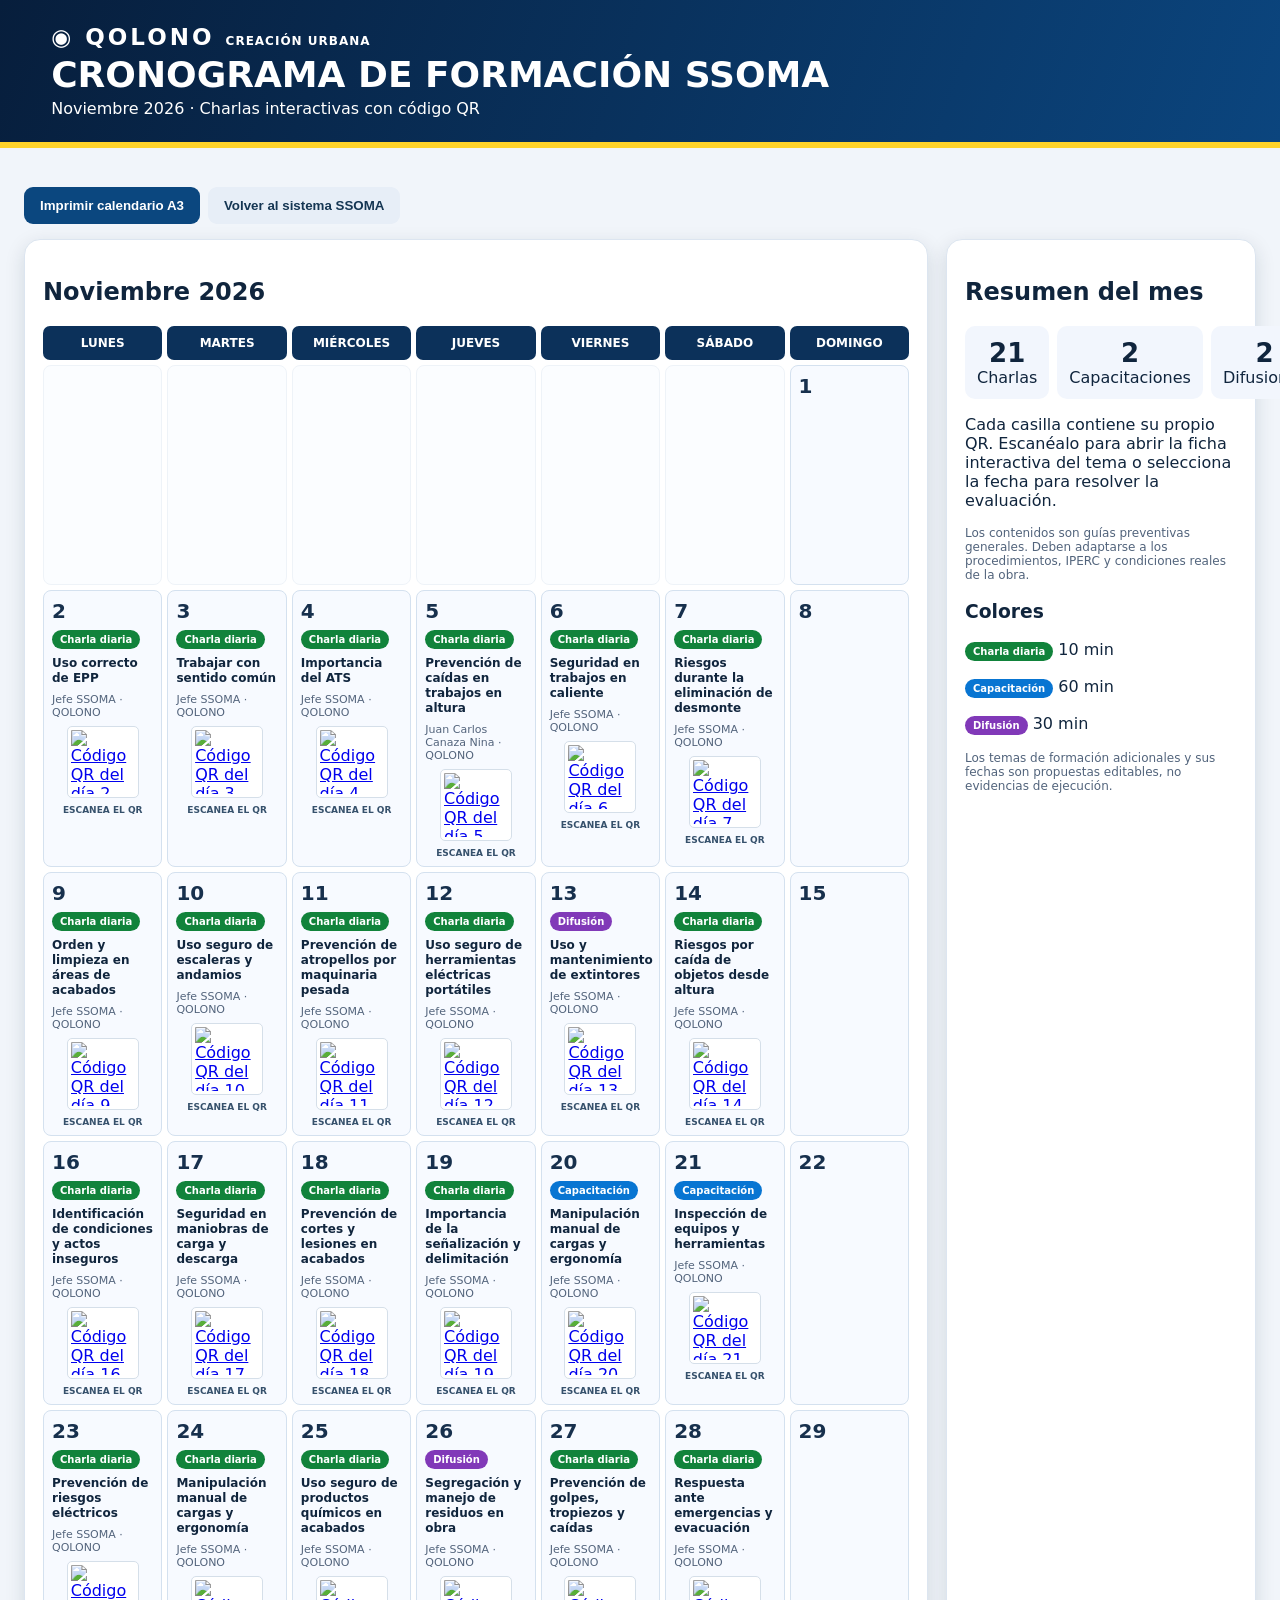
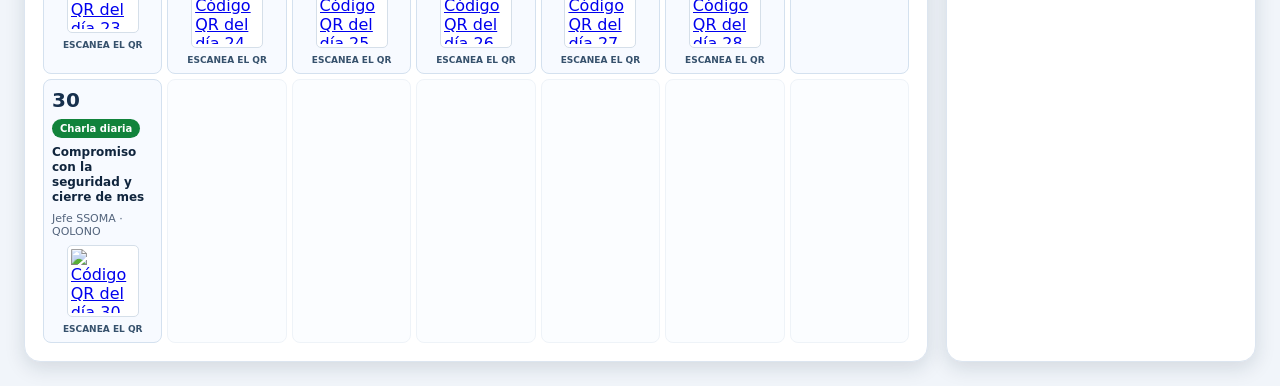
==== commit d19ddad9: "Corregir renderizado de QR por casilla y enlaces de fichas" ====
--- a/formacion-qr/index.html
+++ b/formacion-qr/index.html
@@ -1,5 +1,5 @@
 <!doctype html><html lang="es"><head><meta charset="utf-8"><meta name="viewport" content="width=device-width,initial-scale=1"><title>Formación SSOMA | QOLONO</title><style>
-:root{font-family:system-ui,Arial,sans-serif;color:#10253d;background:#f1f5fa}*{box-sizing:border-box}body{margin:0}header{background:linear-gradient(110deg,#071e3c,#0b457e);color:white;padding:24px max(20px,4vw);border-bottom:6px solid #ffd32a}header h1{margin:4px 0;font-size:clamp(22px,3vw,36px)}.brand{font-weight:800;letter-spacing:3px;font-size:23px}main{max-width:1350px;margin:auto;padding:24px}button,a.btn{cursor:pointer;border:0;border-radius:9px;background:#0b477f;color:white;padding:11px 16px;font-weight:700;text-decoration:none;display:inline-block}button:hover{filter:brightness(1.1)}.secondary{background:#e7eef7;color:#153653}.layout{display:grid;grid-template-columns:1fr 310px;gap:18px}.panel{background:white;border:1px solid #dce5f0;border-radius:16px;padding:18px;box-shadow:0 6px 20px #1232  } .calendar{display:grid;grid-template-columns:repeat(7,minmax(0,1fr));gap:5px}.weekday{background:#0c315a;color:white;text-align:center;font-weight:700;padding:10px 2px;border-radius:7px;font-size:12px}.day{min-height:134px;background:#f7faff;border:1px solid #d4e1ef;border-radius:8px;padding:8px;text-align:left;color:#17304d;display:flex;flex-direction:column;gap:7px;align-items:flex-start;font-weight:400}.day.empty{opacity:.38}.day .cell-qr{width:72px;height:72px;display:block;align-self:center;background:#fff;padding:3px;border:1px solid #d5dfe9;border-radius:5px;object-fit:contain}.day .qr-hint{font-size:9px;color:#36516c;align-self:center;font-weight:700}.day:not(.empty){min-height:220px}.day .topic{min-height:30px}.day strong{font-size:20px}.day .topic{font-size:12px;line-height:1.25;font-weight:700}.tag{display:inline-block;border-radius:20px;padding:4px 8px;color:white;font-size:10px;font-weight:800;background:#11833b}.Capacitación{background:#0875d2}.Difusión{background:#8139b8}.meta{font-size:11px;color:#53647c}.summary{display:grid;grid-template-columns:repeat(3,1fr);gap:8px}.metric{background:#f2f6fd;padding:12px;border-radius:10px;text-align:center}.metric b{font-size:26px;display:block}.detail{max-width:800px;margin:0 auto}.lead{font-size:18px;color:#4a5d73}.lesson{background:#f1f7fe;border-left:5px solid #ffd32a;border-radius:8px;padding:15px;margin:12px 0}.lesson h3{margin:0 0 8px}.lesson ul{margin:0;padding-left:22px;line-height:1.7}.question{background:#fff;border:1px solid #dce5f0;border-radius:12px;padding:16px;margin:14px 0}.question label{display:block;padding:9px;margin:6px 0;background:#f2f5fa;border-radius:7px;cursor:pointer}.result{padding:14px;border-radius:9px;background:#dff5e7;margin-top:12px}.qr{width:170px;height:170px;display:block;margin:12px auto}.hide{display:none}.small{font-size:12px;color:#52647c}.tools{display:flex;flex-wrap:wrap;gap:8px;margin:15px 0}@media(max-width:850px){.layout{grid-template-columns:1fr}.calendar{gap:2px}.day{min-height:102px;padding:4px}.day:not(.empty){min-height:174px}.day .cell-qr{width:53px;height:53px}.day .qr-hint{font-size:8px}.day strong{font-size:15px}.day .topic{font-size:9px}.weekday{font-size:9px}.tag{font-size:8px;padding:3px}.meta{display:none}}@media print{header{padding:10px}main{padding:8px}.layout{grid-template-columns:1fr}.panel{box-shadow:none}.day:not(.empty){min-height:190px}.day .cell-qr{width:23mm;height:23mm;padding:1mm;print-color-adjust:exact;-webkit-print-color-adjust:exact}.day .topic{font-size:10px}.tools,.no-print{display:none!important}@page{size:A3 landscape;margin:9mm}}
+:root{font-family:system-ui,Arial,sans-serif;color:#10253d;background:#f1f5fa}*{box-sizing:border-box}body{margin:0}header{background:linear-gradient(110deg,#071e3c,#0b457e);color:white;padding:24px max(20px,4vw);border-bottom:6px solid #ffd32a}header h1{margin:4px 0;font-size:clamp(22px,3vw,36px)}.brand{font-weight:800;letter-spacing:3px;font-size:23px}main{max-width:1350px;margin:auto;padding:24px}button,a.btn{cursor:pointer;border:0;border-radius:9px;background:#0b477f;color:white;padding:11px 16px;font-weight:700;text-decoration:none;display:inline-block}button:hover{filter:brightness(1.1)}.secondary{background:#e7eef7;color:#153653}.layout{display:grid;grid-template-columns:1fr 310px;gap:18px}.panel{background:white;border:1px solid #dce5f0;border-radius:16px;padding:18px;box-shadow:0 6px 20px #1232  } .calendar{display:grid;grid-template-columns:repeat(7,minmax(0,1fr));gap:5px}.weekday{background:#0c315a;color:white;text-align:center;font-weight:700;padding:10px 2px;border-radius:7px;font-size:12px}.day{min-height:134px;background:#f7faff;border:1px solid #d4e1ef;border-radius:8px;padding:8px;text-align:left;color:#17304d;display:flex;flex-direction:column;gap:7px;align-items:flex-start;font-weight:400}.day.empty{opacity:.38}.day .cell-qr{width:72px;height:72px;display:block;align-self:center;background:#fff;padding:3px;border:1px solid #d5dfe9;border-radius:5px;object-fit:contain}.day .qr-hint{font-size:9px;color:#36516c;align-self:center;font-weight:700}.day:not(.empty){min-height:220px}.day .topic{min-height:30px;color:#10253d;text-decoration:none}.day>a:has(.cell-qr){align-self:center}.day strong{font-size:20px}.day .topic{font-size:12px;line-height:1.25;font-weight:700}.tag{display:inline-block;border-radius:20px;padding:4px 8px;color:white;font-size:10px;font-weight:800;background:#11833b}.Capacitación{background:#0875d2}.Difusión{background:#8139b8}.meta{font-size:11px;color:#53647c}.summary{display:grid;grid-template-columns:repeat(3,1fr);gap:8px}.metric{background:#f2f6fd;padding:12px;border-radius:10px;text-align:center}.metric b{font-size:26px;display:block}.detail{max-width:800px;margin:0 auto}.lead{font-size:18px;color:#4a5d73}.lesson{background:#f1f7fe;border-left:5px solid #ffd32a;border-radius:8px;padding:15px;margin:12px 0}.lesson h3{margin:0 0 8px}.lesson ul{margin:0;padding-left:22px;line-height:1.7}.question{background:#fff;border:1px solid #dce5f0;border-radius:12px;padding:16px;margin:14px 0}.question label{display:block;padding:9px;margin:6px 0;background:#f2f5fa;border-radius:7px;cursor:pointer}.result{padding:14px;border-radius:9px;background:#dff5e7;margin-top:12px}.qr{width:170px;height:170px;display:block;margin:12px auto}.hide{display:none}.small{font-size:12px;color:#52647c}.tools{display:flex;flex-wrap:wrap;gap:8px;margin:15px 0}@media(max-width:850px){.layout{grid-template-columns:1fr}.calendar{gap:2px}.day{min-height:102px;padding:4px}.day:not(.empty){min-height:174px}.day .cell-qr{width:53px;height:53px}.day .qr-hint{font-size:8px}.day strong{font-size:15px}.day .topic{font-size:9px}.weekday{font-size:9px}.tag{font-size:8px;padding:3px}.meta{display:none}}@media print{header{padding:10px}main{padding:8px}.layout{grid-template-columns:1fr}.panel{box-shadow:none}.day:not(.empty){min-height:190px}.day .cell-qr{width:23mm;height:23mm;padding:1mm;print-color-adjust:exact;-webkit-print-color-adjust:exact}.day .topic{font-size:10px}.tools,.no-print{display:none!important}@page{size:A3 landscape;margin:9mm}}
 </style></head><body><header><div class="brand">◉ QOLONO <small style="font-size:12px;letter-spacing:1px">CREACIÓN URBANA</small></div><h1>CRONOGRAMA DE FORMACIÓN SSOMA</h1><div>Noviembre 2026 · Charlas interactivas con código QR</div></header><main><section id="calendarView"><div class="tools"><button onclick="window.print()">Imprimir calendario A3</button><button class="secondary" onclick="location.href='../index.html'">Volver al sistema SSOMA</button></div><div class="layout"><div class="panel"><h2>Noviembre 2026</h2><div id="calendar" class="calendar"></div></div><aside class="panel"><h2>Resumen del mes</h2><div class="summary"><div class="metric"><b id="talks"></b>Charlas</div><div class="metric"><b id="trainings"></b>Capacitaciones</div><div class="metric"><b id="diffusions"></b>Difusiones</div></div><p>Cada casilla contiene su propio QR. Escanéalo para abrir la ficha interactiva del tema o selecciona la fecha para resolver la evaluación.</p><p class="small">Los contenidos son guías preventivas generales. Deben adaptarse a los procedimientos, IPERC y condiciones reales de la obra.</p><h3>Colores</h3><p><span class="tag">Charla diaria</span> 10 min</p><p><span class="tag Capacitación">Capacitación</span> 60 min</p><p><span class="tag Difusión">Difusión</span> 30 min</p><p class="small">Los temas de formación adicionales y sus fechas son propuestas editables, no evidencias de ejecución.</p></aside></div></section><section id="detailView" class="detail hide"><div class="tools no-print"><button class="secondary" onclick="location.href=location.pathname">← Calendario</button><button onclick="window.print()">Imprimir ficha</button></div><div class="panel"><span id="kind" class="tag"></span><h2 id="title"></h2><p class="lead" id="when"></p><div class="lesson"><h3>1. Objetivo</h3><p id="objective"></p></div><div class="lesson"><h3>2. Peligros y riesgos</h3><ul id="risks"></ul></div><div class="lesson"><h3>3. Medidas preventivas</h3><ul id="controls"></ul></div><div class="lesson"><h3>4. Situación para reflexionar</h3><p id="scenario"></p></div><h3>5. Comprueba lo aprendido</h3><div id="quiz"></div><button class="no-print" onclick="grade()">Evaluar respuestas</button><div id="result" aria-live="polite"></div><hr><h3>QR de esta actividad</h3><img class="qr" id="qr" alt="Código QR para abrir esta ficha"><p class="small">El QR abre esta ficha pública. No registra asistencia ni identidad del trabajador.</p><button class="secondary no-print" onclick="navigator.clipboard.writeText(location.href).then(()=>alert('Enlace copiado'))">Copiar enlace</button></div></section></main><script>
 const activities=[{"day":2,"title":"Uso correcto de EPP","type":"Charla diaria","duration":10,"company":"QOLONO","speaker":"Jefe SSOMA"},{"day":3,"title":"Trabajar con sentido común","type":"Charla diaria","duration":10,"company":"QOLONO","speaker":"Jefe SSOMA"},{"day":4,"title":"Importancia del ATS","type":"Charla diaria","duration":10,"company":"QOLONO","speaker":"Jefe SSOMA"},{"day":5,"title":"Prevención de caídas en trabajos en altura","type":"Charla diaria","duration":10,"company":"QOLONO","speaker":"Juan Carlos Canaza Nina"},{"day":6,"title":"Seguridad en trabajos en caliente","type":"Charla diaria","duration":10,"company":"QOLONO","speaker":"Jefe SSOMA"},{"day":7,"title":"Riesgos durante la eliminación de desmonte","type":"Charla diaria","duration":10,"company":"QOLONO","speaker":"Jefe SSOMA"},{"day":9,"title":"Orden y limpieza en áreas de acabados","type":"Charla diaria","duration":10,"company":"QOLONO","speaker":"Jefe SSOMA"},{"day":10,"title":"Uso seguro de escaleras y andamios","type":"Charla diaria","duration":10,"company":"QOLONO","speaker":"Jefe SSOMA"},{"day":11,"title":"Prevención de atropellos por maquinaria pesada","type":"Charla diaria","duration":10,"company":"QOLONO","speaker":"Jefe SSOMA"},{"day":12,"title":"Uso seguro de herramientas eléctricas portátiles","type":"Charla diaria","duration":10,"company":"QOLONO","speaker":"Jefe SSOMA"},{"day":13,"title":"Uso y mantenimiento de extintores","type":"Difusión","duration":30,"company":"QOLONO","speaker":"Jefe SSOMA"},{"day":14,"title":"Riesgos por caída de objetos desde altura","type":"Charla diaria","duration":10,"company":"QOLONO","speaker":"Jefe SSOMA"},{"day":16,"title":"Identificación de condiciones y actos inseguros","type":"Charla diaria","duration":10,"company":"QOLONO","speaker":"Jefe SSOMA"},{"day":17,"title":"Seguridad en maniobras de carga y descarga","type":"Charla diaria","duration":10,"company":"QOLONO","speaker":"Jefe SSOMA"},{"day":18,"title":"Prevención de cortes y lesiones en acabados","type":"Charla diaria","duration":10,"company":"QOLONO","speaker":"Jefe SSOMA"},{"day":19,"title":"Importancia de la señalización y delimitación","type":"Charla diaria","duration":10,"company":"QOLONO","speaker":"Jefe SSOMA"},{"day":20,"title":"Manipulación manual de cargas y ergonomía","type":"Capacitación","duration":60,"company":"QOLONO","speaker":"Jefe SSOMA"},{"day":21,"title":"Inspección de equipos y herramientas","type":"Capacitación","duration":60,"company":"QOLONO","speaker":"Jefe SSOMA"},{"day":23,"title":"Prevención de riesgos eléctricos","type":"Charla diaria","duration":10,"company":"QOLONO","speaker":"Jefe SSOMA"},{"day":24,"title":"Manipulación manual de cargas y ergonomía","type":"Charla diaria","duration":10,"company":"QOLONO","speaker":"Jefe SSOMA"},{"day":25,"title":"Uso seguro de productos químicos en acabados","type":"Charla diaria","duration":10,"company":"QOLONO","speaker":"Jefe SSOMA"},{"day":26,"title":"Segregación y manejo de residuos en obra","type":"Difusión","duration":30,"company":"QOLONO","speaker":"Jefe SSOMA"},{"day":27,"title":"Prevención de golpes, tropiezos y caídas","type":"Charla diaria","duration":10,"company":"QOLONO","speaker":"Jefe SSOMA"},{"day":28,"title":"Respuesta ante emergencias y evacuación","type":"Charla diaria","duration":10,"company":"QOLONO","speaker":"Jefe SSOMA"},{"day":30,"title":"Compromiso con la seguridad y cierre de mes","type":"Charla diaria","duration":10,"company":"QOLONO","speaker":"Jefe SSOMA"}];
 const special={
@@ -15,7 +15,22 @@
 };
 const defaults={risks:["Lesiones personales por condiciones inseguras durante la actividad.","Falta de coordinación, inspección o control previo."],controls:["Identifica los peligros y evalúa los riesgos específicos antes de iniciar.","Verifica herramientas, equipos, señalización y EPP aplicables.","Comunica condiciones inseguras, detén la actividad cuando corresponda y coordina controles con supervisión."]};
 const el=id=>document.getElementById(id);const escapeHTML=s=>String(s).replace(/[&<>"']/g,c=>({'&':'&amp;','<':'&lt;','>':'&gt;','"':'&quot;',"'":'&#39;'}[c]));
-function calendar(){const names=["LUNES","MARTES","MIÉRCOLES","JUEVES","VIERNES","SÁBADO","DOMINGO"];let html=names.map(n=>'<div class="weekday">'+n+'</div>').join('');for(let cell=0;cell<42;cell++){let day=cell-5;let a=activities.find(x=>x.day===day);if(day<1||day>30){html+='<div class="day empty"></div>';continue}html+='<button class="day" '+(a?'onclick="location.search=\'?dia='+day+'\'"':'disabled')+'><strong>'+day+'</strong>'+(a?'<span class="tag '+a.type+'">'+escapeHTML(a.type)+'</span><span class="topic">'+escapeHTML(a.title)+'</span><span class="meta">'+escapeHTML(a.speaker)+' · '+escapeHTML(a.company)+'</span>':'')+'</button>'}el('calendar').innerHTML=html;el('talks').textContent=activities.filter(a=>a.type==='Charla diaria').length;el('trainings').textContent=activities.filter(a=>a.type==='Capacitación').length;el('diffusions').textContent=activities.filter(a=>a.type==='Difusión').length}
+function calendar(){
+ const names=["LUNES","MARTES","MIÉRCOLES","JUEVES","VIERNES","SÁBADO","DOMINGO"];
+ let html=names.map(n=>'<div class="weekday">'+n+'</div>').join('');
+ for(let cell=0;cell<42;cell++){
+  const day=cell-5, a=activities.find(x=>x.day===day);
+  if(day<1||day>30){html+='<div class="day empty"></div>';continue}
+  if(!a){html+='<div class="day"><strong>'+day+'</strong></div>';continue}
+  const target=new URL('?dia='+day,location.href).href;
+  const qr='https://api.qrserver.com/v1/create-qr-code/?size=220x220&margin=2&data='+encodeURIComponent(target);
+  html+='<div class="day"><strong>'+day+'</strong><span class="tag '+a.type+'">'+escapeHTML(a.type)+'</span><a class="topic" href="?dia='+day+'">'+escapeHTML(a.title)+'</a><span class="meta">'+escapeHTML(a.speaker)+' · '+escapeHTML(a.company)+'</span><a href="?dia='+day+'" aria-label="Abrir actividad del día '+day+'"><img class="cell-qr" loading="eager" src="'+qr+'" alt="Código QR del día '+day+'"></a><span class="qr-hint">ESCANEA EL QR</span></div>';
+ }
+ el('calendar').innerHTML=html;
+ el('talks').textContent=activities.filter(a=>a.type==='Charla diaria').length;
+ el('trainings').textContent=activities.filter(a=>a.type==='Capacitación').length;
+ el('diffusions').textContent=activities.filter(a=>a.type==='Difusión').length;
+}
 let current=null;
 function detail(day){current=activities.find(a=>a.day===day);if(!current){calendar();return}el('calendarView').classList.add('hide');el('detailView').classList.remove('hide');el('kind').textContent=current.type;el('kind').className='tag '+current.type;el('title').textContent=current.title;el('when').textContent=day+' de noviembre de 2026 · '+current.duration+' min · '+current.speaker+' · '+current.company;el('objective').textContent='Reconocer los peligros relacionados con '+current.title.toLowerCase()+' y aplicar controles preventivos antes y durante la actividad.';let c=special[current.title]||defaults;el('risks').innerHTML=c.risks.map(s=>'<li>'+escapeHTML(s)+'</li>').join('');el('controls').innerHTML=c.controls.map(s=>'<li>'+escapeHTML(s)+'</li>').join('');el('scenario').textContent='Durante la jornada observas que una actividad relacionada con este tema se iniciará sin verificar las medidas de seguridad. ¿Qué harías? Comunica el riesgo, detén el inicio cuando corresponda y coordina la aplicación de los controles.';let qs=[{q:'¿Qué se debe hacer antes de comenzar esta actividad?',a:['Iniciar sin revisión','Identificar peligros y verificar controles','Confiar únicamente en la experiencia'],correct:1},{q:'Si detectas una condición insegura, ¿qué corresponde?',a:['Ignorarla','Esperar a que ocurra un incidente','Comunicarla y coordinar su control antes de continuar'],correct:2},{q:'¿Quién participa en la prevención de riesgos?',a:['Todo el personal involucrado','Solo el jefe SSOMA','Únicamente el cliente'],correct:0}];window.questions=qs;el('quiz').innerHTML=qs.map((q,i)=>'<div class="question"><b>'+(i+1)+'. '+escapeHTML(q.q)+'</b>'+q.a.map((s,j)=>'<label><input type="radio" name="q'+i+'" value="'+j+'"> '+escapeHTML(s)+'</label>').join('')+'</div>').join('');let url=location.href;el('qr').src='https://api.qrserver.com/v1/create-qr-code/?size=250x250&data='+encodeURIComponent(url)}
 function grade(){let count=0;for(let i=0;i<window.questions.length;i++){let answer=document.querySelector('input[name=q'+i+']:checked');if(answer&&Number(answer.value)===window.questions[i].correct)count++}el('result').innerHTML='<div class="result"><strong>Resultado: '+count+'/3 respuestas correctas.</strong><p>'+(count===3?'¡Muy bien! Repasa y aplica estos controles en tu actividad.':'Revisa las medidas preventivas y vuelve a intentarlo.')+'</p></div>'}
